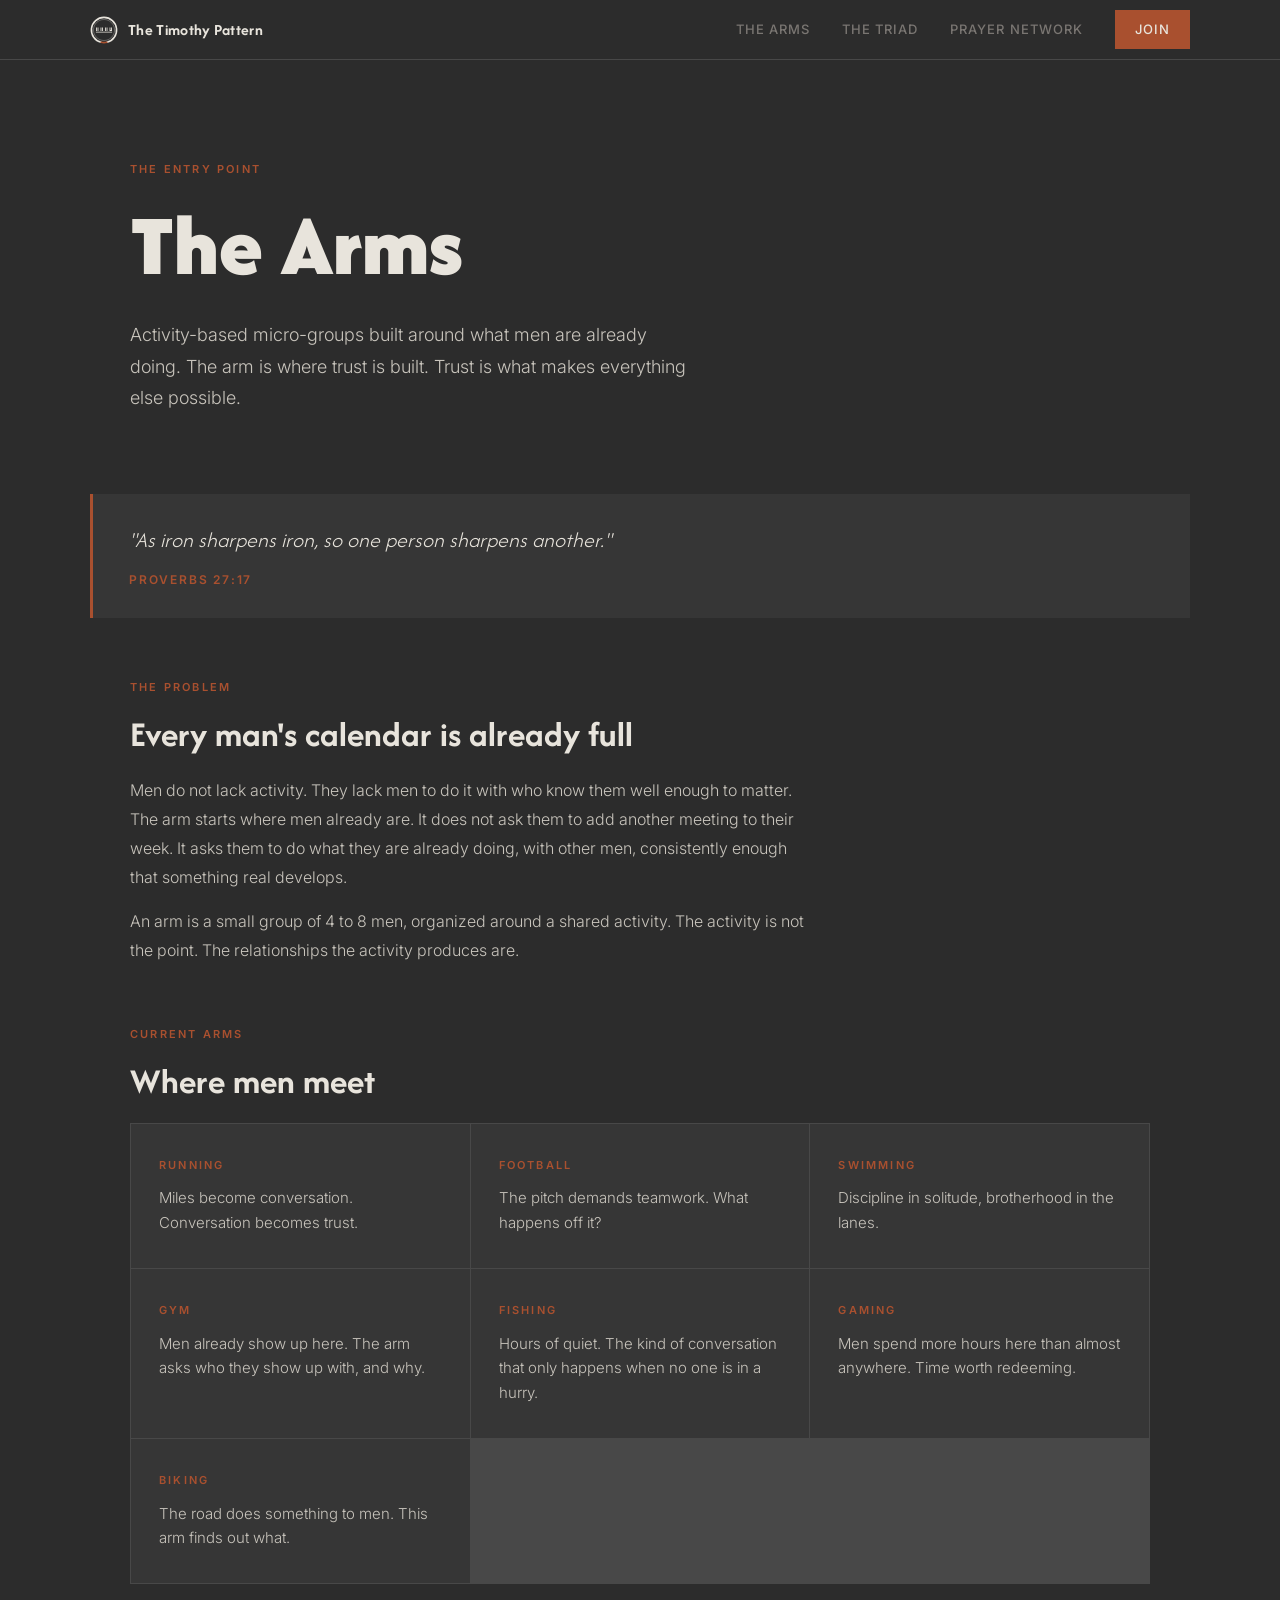
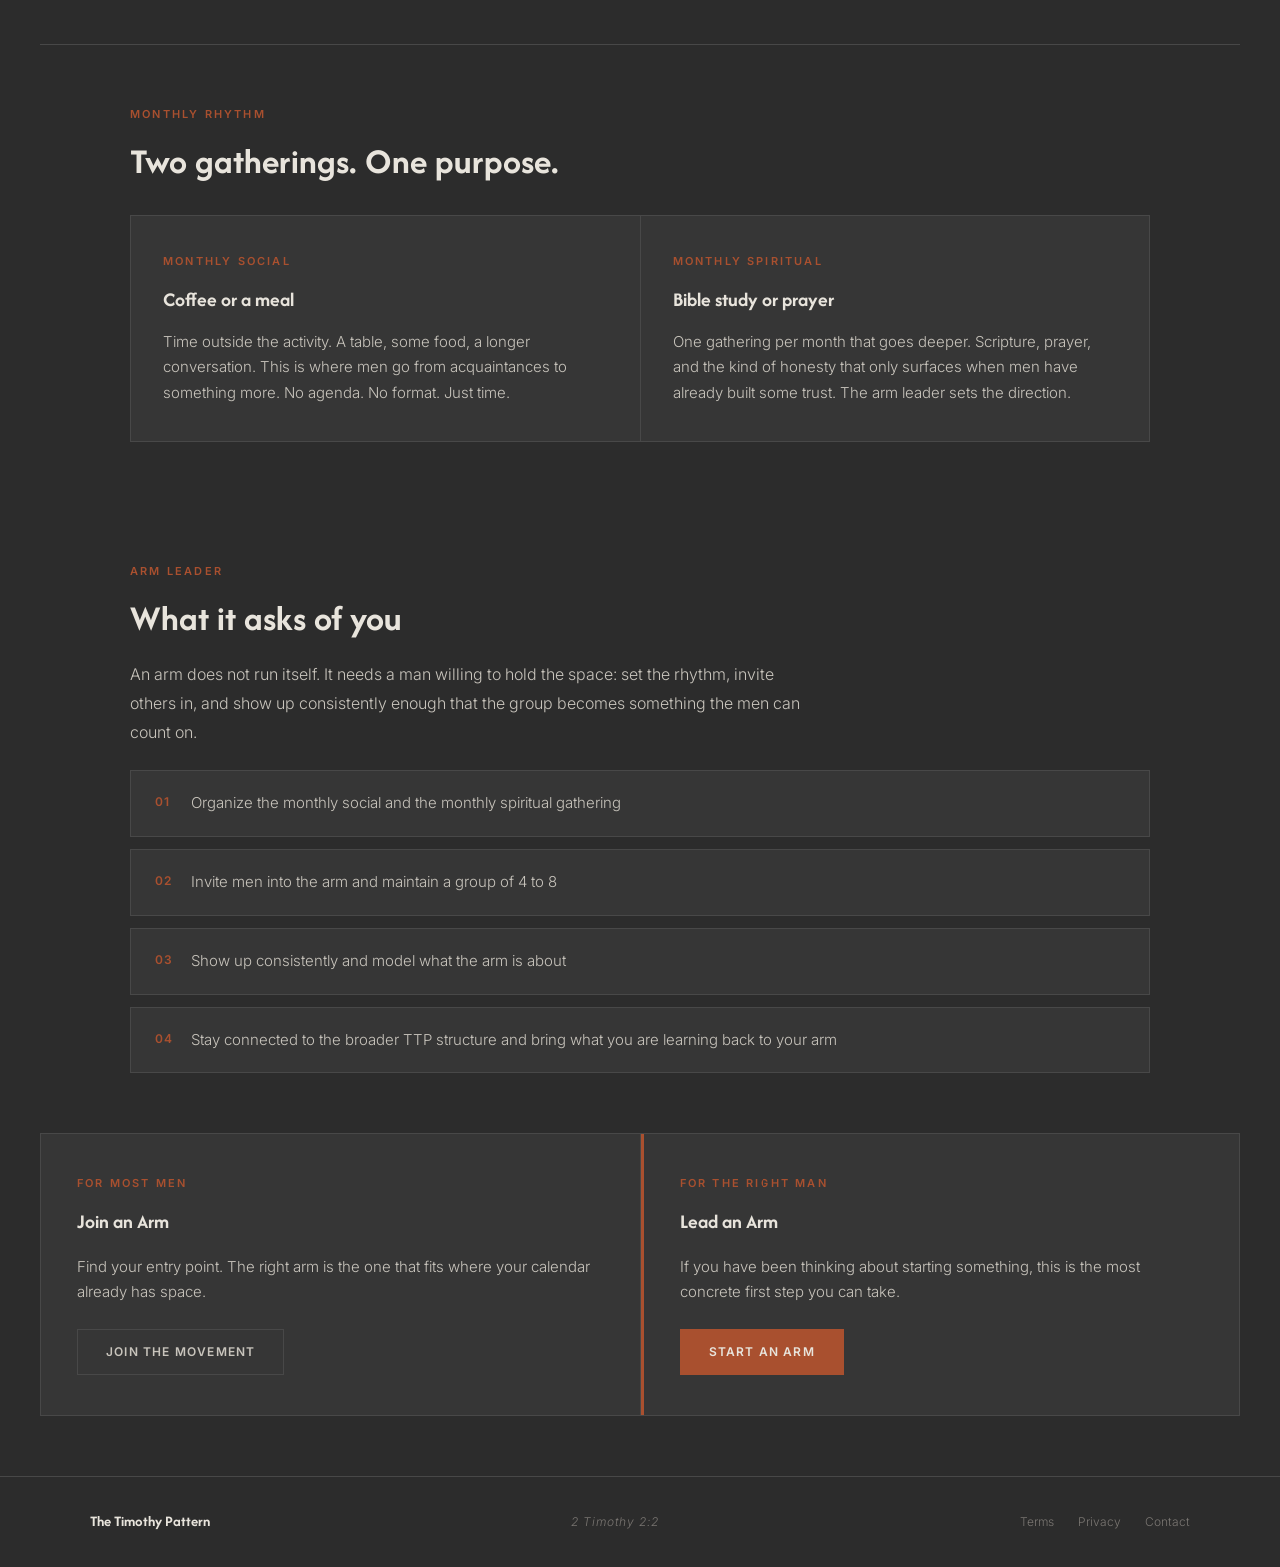
==== arms/index.html @ 4a32996c "Initial site launch - 6-page static site: home, arms, triad, prayer-network, terms, privacy - Shared" ====
<!DOCTYPE html>
<html lang="en">
<head>
<meta charset="UTF-8">
  <link rel="icon" type="image/svg+xml" href="/favicon.svg">
  <link rel="icon" type="image/png" sizes="32x32" href="/favicon-32x32-dark.png" media="(prefers-color-scheme: dark)">
  <link rel="icon" type="image/png" sizes="32x32" href="/favicon-32x32-light.png" media="(prefers-color-scheme: light)">
  <meta name="viewport" content="width=device-width, initial-scale=1.0">
<title>The Arms — The Timothy Pattern</title>
<link rel="stylesheet" href="/css/components.css">
<link rel="preconnect" href="https://fonts.googleapis.com">
<link href="https://fonts.googleapis.com/css2?family=Afacad+Flux:wght@400;700;900&family=Inter:wght@300;400;500;600&display=swap" rel="stylesheet">
<style>
*,*::before,*::after{box-sizing:border-box;margin:0;padding:0}
:root{
  --bg:#2C2C2C;--bg-2:#363636;--fg:#E8E4DC;--fg-2:#C8C4BC;--fg-muted:#7A7672;
  --accent:#A9502F;--accent-h:#C4663D;--border:#484848;
  --fd:'Afacad Flux',sans-serif;--fb:'Inter',-apple-system,sans-serif;
}
body{background:var(--bg);color:var(--fg);font-family:var(--fb);font-weight:300;line-height:1.7;-webkit-font-smoothing:antialiased}
a{color:inherit;text-decoration:none}


.hero{padding:100px 40px 80px;max-width:1100px;margin:0 auto}
.hero-label{font-size:0.6875rem;font-weight:600;letter-spacing:0.2em;text-transform:uppercase;color:var(--accent);margin-bottom:20px}
.hero h1{font-family:var(--fd);font-weight:900;font-size:clamp(3rem,7vw,5.5rem);line-height:1.05;margin-bottom:28px}
.hero-sub{font-size:1.125rem;font-weight:300;color:var(--fg-2);max-width:560px;line-height:1.75}

section{padding:60px 40px;max-width:1100px;margin:0 auto}
.section-label{font-size:0.6875rem;font-weight:600;letter-spacing:0.2em;text-transform:uppercase;color:var(--accent);margin-bottom:16px}
.section-title{font-family:var(--fd);font-weight:700;font-size:clamp(1.75rem,3vw,2.25rem);margin-bottom:20px;line-height:1.2}
.section-body{color:var(--fg-2);font-size:1rem;line-height:1.8;max-width:680px}
.section-body p{margin-bottom:1rem}
.section-body p:last-child{margin-bottom:0}

.verse-wrap{padding:0 40px;max-width:1180px;margin:0 auto}
.verse{background:var(--bg-2);border-left:3px solid var(--accent);padding:28px 36px}
.verse-text{font-family:var(--fd);font-style:italic;font-size:clamp(1.1rem,2vw,1.375rem);line-height:1.65;margin-bottom:12px}
.verse-ref{font-size:0.75rem;font-weight:600;letter-spacing:0.15em;text-transform:uppercase;color:var(--accent)}

.arms-grid{display:grid;grid-template-columns:repeat(auto-fill,minmax(260px,1fr));gap:1px;background:var(--border);border:1px solid var(--border)}
.arm-card{background:var(--bg-2);padding:32px 28px}
.arm-name{font-size:0.6875rem;font-weight:600;letter-spacing:0.2em;text-transform:uppercase;color:var(--accent);margin-bottom:12px}
.arm-line{font-size:0.9375rem;color:var(--fg-2);line-height:1.65}

hr{border:none;border-top:1px solid var(--border);margin:0 40px}

.rhythm-grid{display:grid;grid-template-columns:1fr 1fr;gap:1px;background:var(--border);border:1px solid var(--border);margin-top:32px}
.rhythm-card{background:var(--bg-2);padding:36px 32px}
.rhythm-label{font-size:0.6875rem;font-weight:600;letter-spacing:0.2em;text-transform:uppercase;color:var(--accent);margin-bottom:12px}
.rhythm-title{font-family:var(--fd);font-weight:700;font-size:1.25rem;margin-bottom:12px}
.rhythm-body{font-size:0.9375rem;color:var(--fg-2);line-height:1.7}

.ask-list{list-style:none;display:flex;flex-direction:column;gap:12px;margin-top:24px}
.ask-item{display:flex;align-items:flex-start;gap:16px;padding:20px 24px;border:1px solid var(--border);background:var(--bg-2)}
.ask-num{font-size:0.75rem;font-weight:600;letter-spacing:0.1em;color:var(--accent);flex-shrink:0;padding-top:1px;min-width:20px}
.ask-text{font-size:0.9375rem;color:var(--fg-2);line-height:1.65}

.cta-dual{display:grid;grid-template-columns:1fr 1fr;gap:1px;background:var(--border);border:1px solid var(--border);margin:0 40px 60px}
.cta-panel{background:var(--bg-2);padding:40px 36px}
.cta-panel.featured{border-left:3px solid var(--accent)}
.cta-role{font-size:0.6875rem;font-weight:600;letter-spacing:0.2em;text-transform:uppercase;color:var(--accent);margin-bottom:12px}
.cta-heading{font-family:var(--fd);font-weight:700;font-size:1.25rem;margin-bottom:16px}
.cta-desc{font-size:0.9375rem;color:var(--fg-2);line-height:1.65;margin-bottom:24px}
.btn{padding:12px 28px;font-size:0.75rem;font-weight:600;letter-spacing:0.1em;text-transform:uppercase;display:inline-block;border:1px solid var(--border);color:var(--fg-2);transition:all 0.2s}
.btn:hover{border-color:var(--fg-2);color:var(--fg)}
.btn-primary{background:var(--accent);border-color:var(--accent);color:var(--fg)}
.btn-primary:hover{background:var(--accent-h);border-color:var(--accent-h)}


@media(max-width:768px){
  nav{padding:0 20px}.nav-links{display:none}
  .hero,.verse-wrap,section,hr{padding-left:20px;padding-right:20px}
  .hero{padding-top:60px;padding-bottom:50px}
  .rhythm-grid{grid-template-columns:1fr}
  .cta-dual{grid-template-columns:1fr;margin:0 20px 40px}
  footer{padding:24px 20px}
}


</style>
<script src="/js/nav.js"></script>
</head>
<body>

<div class="hero">
  <div class="hero-label">The Entry Point</div>
  <h1>The Arms</h1>
  <p class="hero-sub">Activity-based micro-groups built around what men are already doing. The arm is where trust is built. Trust is what makes everything else possible.</p>
</div>

<div class="verse-wrap">
  <div class="verse">
    <div class="verse-text">"As iron sharpens iron, so one person sharpens another."</div>
    <div class="verse-ref">Proverbs 27:17</div>
  </div>
</div>

<section>
  <div class="section-label">The Problem</div>
  <div class="section-title">Every man's calendar is already full</div>
  <div class="section-body">
    <p>Men do not lack activity. They lack men to do it with who know them well enough to matter. The arm starts where men already are. It does not ask them to add another meeting to their week. It asks them to do what they are already doing, with other men, consistently enough that something real develops.</p>
    <p>An arm is a small group of 4 to 8 men, organized around a shared activity. The activity is not the point. The relationships the activity produces are.</p>
  </div>
</section>

<section style="padding-top:0">
  <div class="section-label">Current Arms</div>
  <div class="section-title">Where men meet</div>
  <div class="arms-grid">
    <div class="arm-card">
      <div class="arm-name">Running</div>
      <div class="arm-line">Miles become conversation. Conversation becomes trust.</div>
    </div>
    <div class="arm-card">
      <div class="arm-name">Football</div>
      <div class="arm-line">The pitch demands teamwork. What happens off it?</div>
    </div>
    <div class="arm-card">
      <div class="arm-name">Swimming</div>
      <div class="arm-line">Discipline in solitude, brotherhood in the lanes.</div>
    </div>
    <div class="arm-card">
      <div class="arm-name">Gym</div>
      <div class="arm-line">Men already show up here. The arm asks who they show up with, and why.</div>
    </div>
    <div class="arm-card">
      <div class="arm-name">Fishing</div>
      <div class="arm-line">Hours of quiet. The kind of conversation that only happens when no one is in a hurry.</div>
    </div>
    <div class="arm-card">
      <div class="arm-name">Gaming</div>
      <div class="arm-line">Men spend more hours here than almost anywhere. Time worth redeeming.</div>
    </div>
    <div class="arm-card">
      <div class="arm-name">Biking</div>
      <div class="arm-line">The road does something to men. This arm finds out what.</div>
    </div>
  </div>
</section>

<hr>

<section>
  <div class="section-label">Monthly Rhythm</div>
  <div class="section-title">Two gatherings. One purpose.</div>
  <div class="rhythm-grid">
    <div class="rhythm-card">
      <div class="rhythm-label">Monthly Social</div>
      <div class="rhythm-title">Coffee or a meal</div>
      <div class="rhythm-body">Time outside the activity. A table, some food, a longer conversation. This is where men go from acquaintances to something more. No agenda. No format. Just time.</div>
    </div>
    <div class="rhythm-card">
      <div class="rhythm-label">Monthly Spiritual</div>
      <div class="rhythm-title">Bible study or prayer</div>
      <div class="rhythm-body">One gathering per month that goes deeper. Scripture, prayer, and the kind of honesty that only surfaces when men have already built some trust. The arm leader sets the direction.</div>
    </div>
  </div>
</section>

<section>
  <div class="section-label">Arm Leader</div>
  <div class="section-title">What it asks of you</div>
  <div class="section-body">
    <p>An arm does not run itself. It needs a man willing to hold the space: set the rhythm, invite others in, and show up consistently enough that the group becomes something the men can count on.</p>
  </div>
  <ul class="ask-list">
    <li class="ask-item"><span class="ask-num">01</span><span class="ask-text">Organize the monthly social and the monthly spiritual gathering</span></li>
    <li class="ask-item"><span class="ask-num">02</span><span class="ask-text">Invite men into the arm and maintain a group of 4 to 8</span></li>
    <li class="ask-item"><span class="ask-num">03</span><span class="ask-text">Show up consistently and model what the arm is about</span></li>
    <li class="ask-item"><span class="ask-num">04</span><span class="ask-text">Stay connected to the broader TTP structure and bring what you are learning back to your arm</span></li>
  </ul>
</section>

<div class="cta-dual">
  <div class="cta-panel">
    <div class="cta-role">For Most Men</div>
    <div class="cta-heading">Join an Arm</div>
    <div class="cta-desc">Find your entry point. The right arm is the one that fits where your calendar already has space.</div>
    <a href="https://tally.so/r/laBE15" target="_blank" rel="noopener noreferrer" class="btn">Join the Movement</a>
  </div>
  <div class="cta-panel featured">
    <div class="cta-role">For the Right Man</div>
    <div class="cta-heading">Lead an Arm</div>
    <div class="cta-desc">If you have been thinking about starting something, this is the most concrete first step you can take.</div>
    <a href="https://tally.so/r/laBE15" target="_blank" rel="noopener noreferrer" class="btn btn-primary">Start an Arm</a>
  </div>
</div>

<script src="/js/footer.js"></script>
</body>
</html>
---- css/components.css ----
/* Shared nav + footer component styles
   Uses canonical vars: --fg, --fg-muted, --accent, --accent-h, --bg, --border, --fd, --fb
   Pages with different var names must alias them before loading this file. */

/* ── NAV ── */
.ttp-nav {
  position: sticky;
  top: 0;
  z-index: 100;
  height: 60px;
  background: var(--bg);
  border-bottom: 1px solid var(--border);
  display: flex;
  align-items: center;
  padding: 0 40px;
}
.ttp-nav__inner {
  max-width: 1100px;
  margin: 0 auto;
  width: 100%;
  display: flex;
  align-items: center;
  justify-content: space-between;
}
.ttp-nav__logo {
  display: flex;
  align-items: center;
  gap: 10px;
  text-decoration: none;
}
.ttp-nav__brand {
  font-family: var(--fd);
  font-weight: 700;
  font-size: 1rem;
  letter-spacing: 0.02em;
  color: var(--fg);
}
.ttp-nav__links {
  display: flex;
  align-items: center;
  gap: 32px;
}
.ttp-nav__links a {
  font-size: 0.8125rem;
  font-weight: 500;
  letter-spacing: 0.08em;
  text-transform: uppercase;
  color: var(--fg-muted);
  text-decoration: none;
  transition: color 0.2s;
}
.ttp-nav__links a:hover,
.ttp-nav__links a.active {
  color: var(--fg);
}
.ttp-nav__cta {
  background: var(--accent);
  color: var(--fg) !important;
  padding: 8px 20px;
  font-size: 0.75rem;
  font-weight: 600;
  letter-spacing: 0.1em;
  text-transform: uppercase;
  transition: background 0.2s;
}
.ttp-nav__cta:hover {
  background: var(--accent-h) !important;
}

/* ── FOOTER ── */
.ttp-footer {
  border-top: 1px solid var(--border);
  padding: 32px 40px;
}
.ttp-footer__inner {
  max-width: 1100px;
  margin: 0 auto;
  display: flex;
  align-items: center;
  justify-content: space-between;
  flex-wrap: wrap;
  gap: 16px;
}
.ttp-footer__brand {
  font-family: var(--fd);
  font-weight: 700;
  font-size: 0.9375rem;
  color: var(--fg);
}
.ttp-footer__verse {
  font-size: 0.75rem;
  letter-spacing: 0.08em;
  color: var(--fg-muted);
  font-style: italic;
}
.ttp-footer__links {
  display: flex;
  gap: 1.5rem;
}
.ttp-footer__links a {
  color: var(--fg-muted);
  text-decoration: none;
  font-size: 0.75rem;
  transition: color 0.2s;
}
.ttp-footer__links a:hover {
  color: var(--fg);
}

/* ── RESPONSIVE ── */
@media (max-width: 768px) {
  .ttp-nav { padding: 0 20px; }
  .ttp-nav__links { display: none; }
  .ttp-footer { padding: 24px 20px; }
  .ttp-footer__inner { flex-direction: column; align-items: flex-start; gap: 12px; }
}
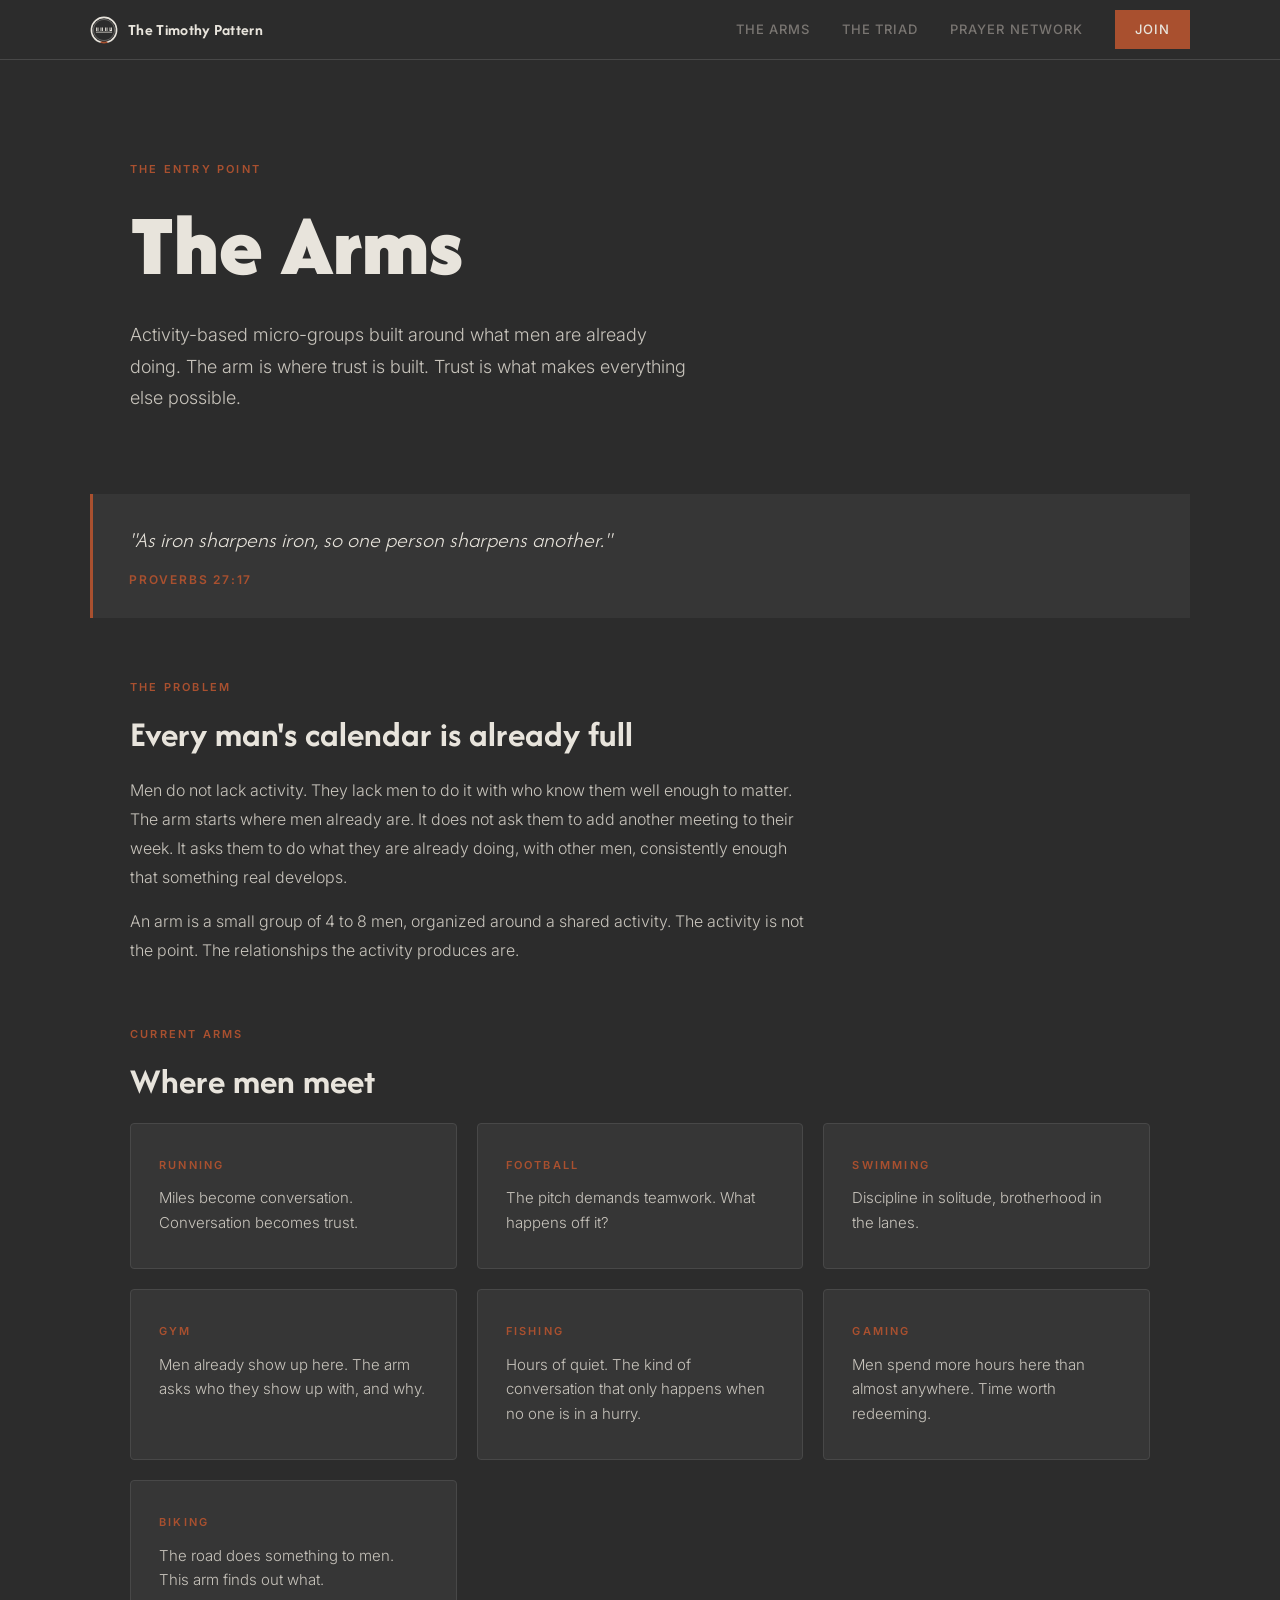
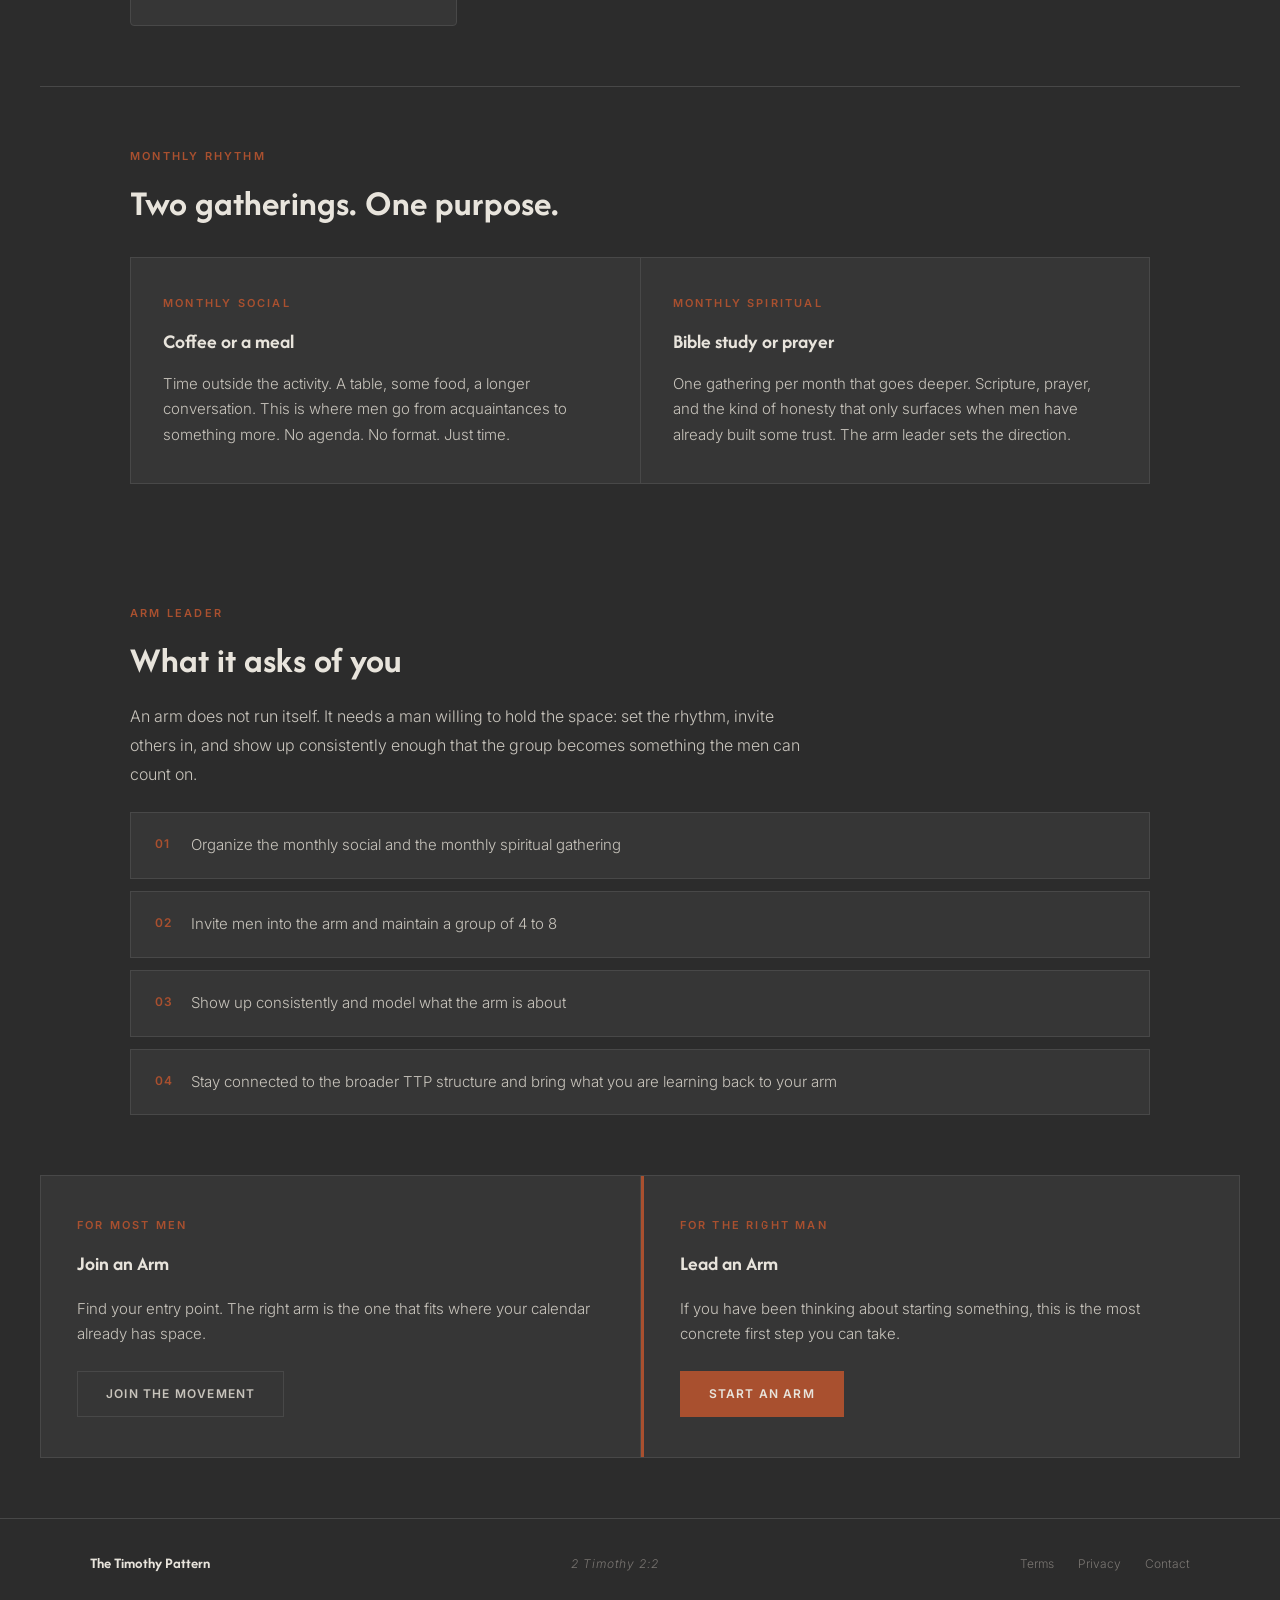
==== commit 7b2cd8dc: "Fix JOIN button color on legal pages, remove logo hover underline, floating arm cards" ====
--- a/arms/index.html
+++ b/arms/index.html
@@ -38,8 +38,8 @@
 .verse-text{font-family:var(--fd);font-style:italic;font-size:clamp(1.1rem,2vw,1.375rem);line-height:1.65;margin-bottom:12px}
 .verse-ref{font-size:0.75rem;font-weight:600;letter-spacing:0.15em;text-transform:uppercase;color:var(--accent)}
 
-.arms-grid{display:grid;grid-template-columns:repeat(auto-fill,minmax(260px,1fr));gap:1px;background:var(--border);border:1px solid var(--border)}
-.arm-card{background:var(--bg-2);padding:32px 28px}
+.arms-grid{display:grid;grid-template-columns:repeat(auto-fill,minmax(260px,1fr));gap:20px}
+.arm-card{background:var(--bg-2);padding:32px 28px;border:1px solid var(--border);border-radius:4px}
 .arm-name{font-size:0.6875rem;font-weight:600;letter-spacing:0.2em;text-transform:uppercase;color:var(--accent);margin-bottom:12px}
 .arm-line{font-size:0.9375rem;color:var(--fg-2);line-height:1.65}
 
--- a/css/components.css
+++ b/css/components.css
@@ -22,7 +22,7 @@
   align-items: center;
   justify-content: space-between;
 }
-.ttp-nav__logo {
+.ttp-nav__logo, .ttp-nav__logo:hover {
   display: flex;
   align-items: center;
   gap: 10px;
